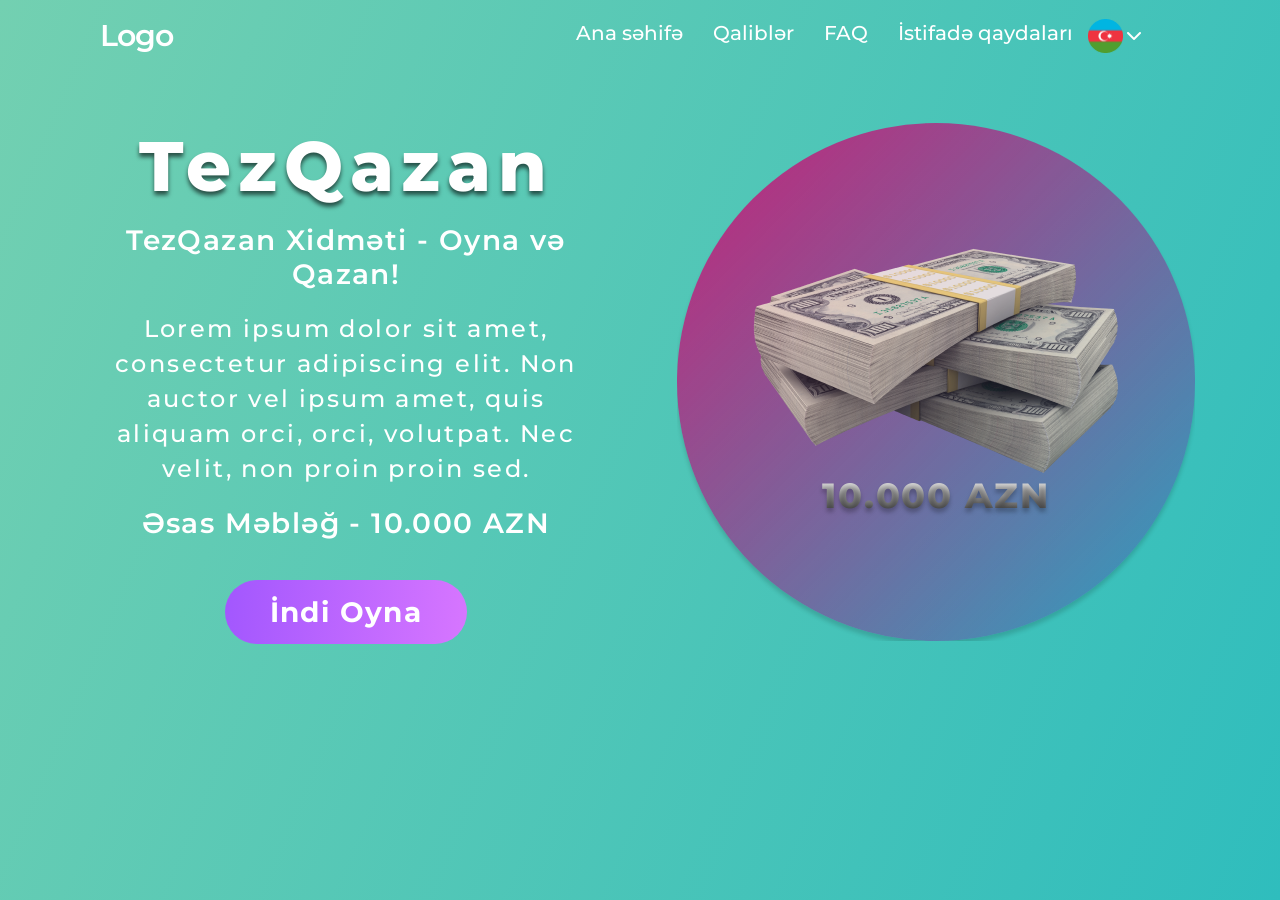
==== index.html @ 3c962244 "new edit" ====
<!DOCTYPE html>
<html lang="en">

<head>
    <meta charset="UTF-8">
    <meta http-equiv="X-UA-Compatible" content="IE=edge">
    <meta name="viewport" content="width=device-width, initial-scale=1.0">
    <link rel="stylesheet" href="https://cdnjs.cloudflare.com/ajax/libs/font-awesome/6.1.1/css/all.min.css" />
    <link rel="stylesheet" href="https://cdn.jsdelivr.net/npm/bootstrap@4.0.0/dist/css/bootstrap.min.css">
    <link rel="stylesheet" href="./css/main.css">
    <title>Tez Qazan</title>
</head>

<body>
    <header id="header">
        <nav>
            <div class="nav-mobil-items">
                <div class="logo"><a href="./index.html">Logo</a></div>
                <div class="menu-icon"><span class="fas fa-bars"></span></div>
                <div class="cancel-icon"><span class="fas fa-times"></span></div>
            </div>
            <div class="menu-content">
                <div class="nav-items">
                    <li><a href="#" class="home">Ana səhifə</a></li>
                    <li><a href="#" class="win">Qaliblər</a></li>
                    <li><a href="#" class="faq">FAQ</a></li>
                    <li><a href="#" class="IstifdeQ">İstifadə qaydaları</a></li>
                    <div class="dropdown">
                        <span class="az"><img src="./img/Ellipse 2.png" alt=""><i class="fa-solid fa-chevron-down dropbtn"></i></span>
                        <div id="myDropdown" class="dropdown-content">
                            <span class="rus"><img src="./img/Varlık 2.png" alt=""></span>
                        </div>
                    </div>
                </div>

            </div>

        </nav>
    </header>

    <section id="header-content">
        <div class="container">
            <div class="header-text">
                <h1>TezQazan</h1>
                <h4>TezQazan Xidməti - Oyna və <br> Qazan!</h4>
                <p>Lorem ipsum dolor sit amet, <br> consectetur adipiscing elit. Non auctor vel ipsum amet, quis <br> aliquam orci, orci, volutpat. Nec <br> velit, non proin proin sed. </p>
                <h4>Əsas Məbləğ - 10.000 AZN</h4>
                <a href="./index-file/qeydiyyat.html" class="header-btn">İndi Oyna</a>
            </div>

            <div id="carouselExampleSlidesOnly" class="carousel slide" data-ride="carousel">
                <div class="carousel-inner">
                    <div class="carousel-item active header-img">
                        <div class="carousel-display">
                            <img class="d-block" src="./img/pngegg (1) 1.png" alt="First slide">
                            <p>10.000 AZN</p>
                        </div>
                    </div>
                    <div class="carousel-item header-img">
                        <div class="carousel-display">
                            <img class="d-block" src="./img/pngegg (2) 1.png" alt="Second slide">
                            <p>SKUTER</p>
                        </div>
                    </div>
                </div>
            </div>
            <section id="qalib-siyahsi">
                <div class="container">

                    <div class="scoll-table">
                        <table class="table-display  table-fixed">
                            <thead>
                                <tr>
                                    <th class="tabel-head" scope="col">№</th>
                                    <th class="tabel-head" scope="col">Tarix</th>
                                    <th class="tabel-head" scope="col">Tam məlumat</th>
                                    <th class="tabel-head" scope="col">Mükafath</th>
                                    <th class="tabel-head" scope="col">
                                        <div class="dropdown">
                                            <button class="btn dropdown-toggle" type="button" id="dropdownMenuButton" data-toggle="dropdown" aria-haspopup="true" aria-expanded="false">
                                            <i class="fa-solid fa-filter"></i>
                                    </button>
                                            <div class="dropdown-menu" aria-labelledby="dropdownMenuButton">
                                                <a class="dropdown-item" href="#">Gün</a>
                                                <a class="dropdown-item" href="#">Həftə</a>
                                                <a class="dropdown-item" href="#">Ay</a>
                                            </div>
                                        </div>
                                    </th>
                                </tr>

                            </thead>
                            <tbody>
                                <tr>
                                    <th scope=" row ">1</th>
                                    <td>21/07/2022</td>
                                    <td>Eyyubov S. +99455****969</td>
                                    <td>1000 AZN</td>
                                </tr>
                                <tr>
                                    <th scope="row ">2</th>
                                    <td>21/07/2022</td>
                                    <td>Eyyubov S. +99455****969</td>
                                    <td>1000 AZN</td>
                                </tr>
                                <tr>
                                    <th scope="row ">3</th>
                                    <td>21/07/2022</td>
                                    <td>Eyyubov S. +99455****969</td>
                                    <td>1000 AZN</td>
                                </tr>
                                <tr>
                                    <th scope="row ">4</th>
                                    <td>21/07/2022</td>
                                    <td>Eyyubov S. +99455****969</td>
                                    <td>1000 AZN</td>
                                </tr>
                                <tr>
                                    <th scope="row ">5</th>
                                    <td>21/07/2022</td>
                                    <td>Eyyubov S. +99455****969</td>
                                    <td>1000 AZN</td>
                                </tr>
                                <tr>
                                    <th scope="row ">6</th>
                                    <td>21/07/2022</td>
                                    <td>Eyyubov S. +99455****969</td>
                                    <td>1000 AZN</td>
                                </tr>
                                <tr>
                                    <th scope="row ">7</th>
                                    <td>21/07/2022</td>
                                    <td>Eyyubov S. +99455****969</td>
                                    <td>1000 AZN</td>
                                </tr>
                                <tr>
                                    <th scope="row ">8</th>
                                    <td>21/07/2022</td>
                                    <td>Eyyubov S. +99455****969</td>
                                    <td>1000 AZN</td>
                                </tr>
                                <tr>
                                    <th scope="row ">9</th>
                                    <td>21/07/2022</td>
                                    <td>Eyyubov S. +99455****969</td>
                                    <td>1000 AZN</td>
                                </tr>
                                <tr>
                                    <th scope="row ">10</th>
                                    <td>21/07/2022</td>
                                    <td>Eyyubov S. +99455****969</td>
                                    <td>1000 AZN</td>
                                </tr>
                                <tr>
                                    <th scope="row ">11</th>
                                    <td>21/07/2022</td>
                                    <td>Eyyubov S. +99455****969</td>
                                    <td>1000 AZN</td>
                                </tr>
                            </tbody>
                        </table>
                    </div>
                </div>
            </section>
            <section id="accordion">

                <div class="container">
                    <ul>
                        <li>
                            <input type="checkbox" checked>
                            <i></i>
                            <h2>“TezQazan” xidməti nədir?</h2>
                            <p>This page was written in HTML and CSS. The CSS was compiled from SASS. I used Normalize as my CSS reset and -prefix-free to save myself some headaches. I haven't quite gotten the hang of Slim for compiling into HTML, but someday
                                I'll use it since its syntax compliments that of SASS. Regardless, this could all be done in plain HTML and CSS.</p>
                        </li>
                        <li>
                            <input type="checkbox" checked>
                            <i></i>
                            <h2>Mükafatlar nələrdir?</h2>
                            <p>Using the sibling and checked selectors, we can determine the styling of sibling elements based on the checked state of the checkbox input element. One use, as demonstrated here, is an entirely CSS and HTML accordion element.
                                Media queries are used to make the element responsive to different screen sizes.</p>
                        </li>
                        <li>
                            <input type="checkbox" checked>
                            <i></i>
                            <h2>Neçə mükafat veriləcək?</h2>
                            <p>By making the open state default for when :checked isn't detected, we can make this system accessable for browsers that don't recognize :checked. The fallback is simply an open accordion. The accordion can be manipulated with
                                Javascript (if needed) by changing the "checked" property of the input element.</p>
                        </li>
                        <li>
                            <input type="checkbox" checked>
                            <i></i>
                            <h2>Qaliblər haqqında məlumatı haradan tapa bilərəm?</h2>
                            <p>By making the open state default for when :checked isn't detected, we can make this system accessable for browsers that don't recognize :checked. The fallback is simply an open accordion. The accordion can be manipulated with
                                Javascript (if needed) by changing the "checked" property of the input element.</p>
                        </li>
                        <li>
                            <input type="checkbox" checked>
                            <i></i>
                            <h2>Uduşlarımı dərhal ala bilərəmmi?</h2>
                            <p>By making the open state default for when :checked isn't detected, we can make this system accessable for browsers that don't recognize :checked. The fallback is simply an open accordion. The accordion can be manipulated with
                                Javascript (if needed) by changing the "checked" property of the input element.</p>
                        </li>
                        <li>
                            <input type="checkbox" checked>
                            <i></i>
                            <h2>Uduşlar köçürülə bilərmi?</h2>
                            <p>By making the open state default for when :checked isn't detected, we can make this system accessable for browsers that don't recognize :checked. The fallback is simply an open accordion. The accordion can be manipulated with
                                Javascript (if needed) by changing the "checked" property of the input element.</p>
                        </li>
                        <li>
                            <input type="checkbox" checked>
                            <i></i>
                            <h2>Uduşlarımı necə və harada ala bilərəm?</h2>
                            <p>By making the open state default for when :checked isn't detected, we can make this system accessable for browsers that don't recognize :checked. The fallback is simply an open accordion. The accordion can be manipulated with
                                Javascript (if needed) by changing the "checked" property of the input element.</p>
                        </li>
                        <li>
                            <input type="checkbox" checked>
                            <i></i>
                            <h2>Qazandıqdan dərhal sonra mükafatı tələb etməliyəmmi?</h2>
                            <p>By making the open state default for when :checked isn't detected, we can make this system accessable for browsers that don't recognize :checked. The fallback is simply an open accordion. The accordion can be manipulated with
                                Javascript (if needed) by changing the "checked" property of the input element.</p>
                        </li>
                        <li>
                            <input type="checkbox" checked>
                            <i></i>
                            <h2>Gündəlik mükafatı kim qazana bilər?</h2>
                            <p>By making the open state default for when :checked isn't detected, we can make this system accessable for browsers that don't recognize :checked. The fallback is simply an open accordion. The accordion can be manipulated with
                                Javascript (if needed) by changing the "checked" property of the input element.</p>
                        </li>
                        <li>
                            <input type="checkbox" checked>
                            <i></i>
                            <h2>Həftəlik mükafatı kim qazana bilər?</h2>
                            <p>By making the open state default for when :checked isn't detected, we can make this system accessable for browsers that don't recognize :checked. The fallback is simply an open accordion. The accordion can be manipulated with
                                Javascript (if needed) by changing the "checked" property of the input element.</p>
                        </li>
                    </ul>
                </div>
            </section>

            <section id="istifadeQaydlari">
                <div class="container">
                    <div class="istfade-text">
                        <h1>İstifadə Qaydaları</h1>
                        <a class="header-btn" href="#">Yüklə</a>
                    </div>
                </div>
            </section>
        </div>
    </section>


    <script src="https://code.jquery.com/jquery-3.2.1.slim.min.js " integrity="sha384-KJ3o2DKtIkvYIK3UENzmM7KCkRr/rE9/Qpg6aAZGJwFDMVNA/GpGFF93hXpG5KkN " crossorigin="anonymous "></script>
    <script src="https://cdn.jsdelivr.net/npm/popper.js@1.12.9/dist/umd/popper.min.js " integrity="sha384-ApNbgh9B+Y1QKtv3Rn7W3mgPxhU9K/ScQsAP7hUibX39j7fakFPskvXusvfa0b4Q " crossorigin="anonymous "></script>
    <script src="https://cdn.jsdelivr.net/npm/bootstrap@4.0.0/dist/js/bootstrap.min.js " integrity="sha384-JZR6Spejh4U02d8jOt6vLEHfe/JQGiRRSQQxSfFWpi1MquVdAyjUar5+76PVCmYl " crossorigin="anonymous "></script>
    <script src="./js/script.js "></script>
</body>

</html>
---- css/main.css ----
@import url("https://fonts.googleapis.com/css2?family=Montserrat:ital,wght@0,100;0,200;0,300;0,400;0,500;0,600;0,700;0,800;0,900;1,100;1,200;1,300;1,400;1,500;1,600;1,700;1,800;1,900&display=swap");
* {
  margin: 0;
  padding: 0;
  box-sizing: border-box;
  font-family: "Montserrat", sans-serif;
  scroll-behavior: smooth;
}

ul {
  list-style: none;
}

li {
  list-style: none;
}

h1,
h2,
h3,
h4,
h5,
h6 {
  margin-bottom: 0;
}

a {
  text-decoration: none !important;
  color: white;
}

p {
  margin-bottom: 0;
}

.header-btn {
  display: inline-block;
  margin-top: 40px;
  background-color: transparent;
  padding: 15px 45px;
  border: 2px solid #FF4242;
  border-radius: 50px;
  font-family: "Montserrat";
  font-style: normal;
  font-weight: 700;
  font-size: 28px;
  line-height: 34px;
  text-align: center;
  letter-spacing: 0.05em;
  color: #FF4242;
  transition: all 0.3s ease-in-out;
}
.header-btn:hover {
  background-color: #FF4242;
  color: #FFFFFF;
}

header {
  width: 100%;
  position: relative;
}

nav {
  width: 100%;
  position: fixed;
  top: 0;
  display: flex;
  flex-wrap: wrap;
  align-items: center;
  justify-content: space-between;
  background-color: transparent;
  height: 70px;
  padding: 0 100px;
  z-index: 99;
}
nav .menu-content {
  display: flex;
  align-items: center;
  gap: 70px;
}
nav .nav-items {
  display: flex;
}
nav .nav-items li {
  padding: 0 15px;
}
nav .nav-items li a {
  font-size: 20px;
  font-weight: 500;
  color: rgb(255, 255, 255);
  transition: color 0.3s ease-in-out;
  position: relative;
}
nav .nav-items li a:hover {
  color: #843ADE;
}
nav .logo a {
  font-size: 30px;
  font-weight: 600;
  letter-spacing: -1px;
  color: rgb(255, 255, 255);
}
nav .menu-icon,
nav .cancel-icon {
  color: rgb(255, 255, 255) !important;
  text-align: center;
  font-size: 18px;
  cursor: pointer;
  display: none;
}
nav .menu-icon span,
nav .cancel-icon {
  display: none;
}
nav .dropdown {
  margin-right: 38px;
}
nav .dropdown i {
  color: #fff;
}
nav .dropdown img {
  width: 35px;
  height: 35px;
}
nav .dropdown .az {
  display: flex;
  align-items: center;
  justify-content: center;
  cursor: pointer;
}
nav .dropdown .az img {
  margin-right: 3px;
}
nav .dropdown .rus {
  cursor: pointer;
}
nav .dropbtn {
  cursor: pointer;
  transition: all 0.35s ease-in-out;
}
nav .dropdown {
  position: relative;
  display: inline-block;
}
nav .dropdown-content {
  display: none;
  position: absolute;
  margin-top: 6px;
}
nav .dropdown a:hover {
  background-color: #ddd;
}
nav .show {
  display: block;
}
nav .dropbtn.active {
  transform: rotate(180deg);
}

body {
  background: linear-gradient(112.87deg, #73D0B1 0%, #2FBDBD 100%);
  background-repeat: no-repeat;
  background-attachment: fixed;
  width: 100%;
  height: 100%;
}

#header-content {
  margin-top: 120px;
  width: 100%;
  display: flex;
  align-items: center;
  justify-content: space-between;
  /*carosel*/
}
#header-content .container {
  width: 100%;
  display: flex;
  align-items: center;
  justify-content: space-between;
}
#header-content .header-text {
  text-align: center;
}
#header-content .header-text .header-btn {
  background: linear-gradient(94.79deg, #A257FE 0%, #D776FF 100%);
  border: none;
  color: #fff;
}
#header-content .header-text .header-btn:hover {
  opacity: 0.7;
}
#header-content .header-text h1 {
  font-weight: 800;
  font-size: 70px;
  line-height: 93px;
  letter-spacing: 0.1em;
  color: #ffffff;
  text-shadow: 0px 4px 4px rgba(0, 0, 0, 0.6);
  padding-bottom: 10px;
}
#header-content .header-text h4 {
  font-family: "Montserrat";
  font-style: normal;
  font-weight: 600;
  font-size: 28px;
  line-height: 34px;
  text-align: center;
  letter-spacing: 0.05em;
  color: #ffffff;
}
#header-content .header-text p {
  font-family: "Montserrat";
  font-style: normal;
  font-weight: 500;
  font-size: 24px;
  line-height: 35px;
  text-align: center;
  letter-spacing: 0.1em;
  color: #ffffff;
  padding: 20px 0;
}
#header-content .header-img {
  width: 518px;
  height: 518px;
  background: linear-gradient(134.4deg, #C22379 0%, rgba(35, 127, 194, 0.5) 98.97%);
  box-shadow: 0px 4.15444px 4.15444px rgba(0, 0, 0, 0.15);
  border-radius: 50%;
}
#header-content #carouselExampleSlidesOnly .carousel-display {
  width: 100%;
  height: 100%;
  display: flex;
  align-items: center;
  justify-content: center;
  flex-direction: column;
}
#header-content #carouselExampleSlidesOnly .carousel-display img {
  max-width: 100%;
}
#header-content #carouselExampleSlidesOnly .carousel-display p {
  font-weight: 800;
  font-size: 35px;
  line-height: 43px;
  text-align: center;
  letter-spacing: 0.05em;
  background: linear-gradient(180deg, #FFFFFF 0%, #333333 100%);
  -webkit-background-clip: text;
  -webkit-text-fill-color: transparent;
  background-clip: text;
  text-shadow: 0px 4px 4px rgba(0, 0, 0, 0.25);
}

/*section Qalib siyahsi*/
#qalib-siyahsi.active {
  display: block;
}

#qalib-siyahsi {
  display: none;
  margin-left: 50px;
  width: 100%;
}
#qalib-siyahsi .q-head-text {
  width: 100%;
  text-align: center;
}
#qalib-siyahsi .q-head-text h1 {
  font-weight: 600;
  font-size: 60px;
  line-height: 73px;
  text-align: center;
  letter-spacing: 0.05em;
  color: #333333;
}
#qalib-siyahsi .q-head-text h3 {
  font-weight: 600;
  font-size: 30px;
  line-height: 37px;
  /* identical to box height */
  text-align: center;
  letter-spacing: 0.05em;
  color: #333333;
}
#qalib-siyahsi .scoll-table {
  width: 100%;
  height: 600px;
  overflow-y: scroll;
}
#qalib-siyahsi table {
  width: 100%;
  background: linear-gradient(180deg, #1CA7AE 5%, rgba(28, 167, 174, 0.121) 100%);
  border-radius: 10px;
  text-align: center;
}
#qalib-siyahsi table thead {
  position: sticky;
  top: 0;
  width: 100%;
}
#qalib-siyahsi table .btn {
  background-color: transparent;
  color: white;
}
#qalib-siyahsi table td,
#qalib-siyahsi table th {
  padding: 13px 5px;
  color: #fff;
}
#qalib-siyahsi table td {
  font-weight: 600;
}
#qalib-siyahsi table .tabel-head {
  background: linear-gradient(90.38deg, #02B1BC 0%, rgb(2, 176, 188) 100%, #02B1BC 100%);
  color: white;
}

/*accordion*/
#accordion.active {
  display: block;
}

#accordion {
  display: none;
  width: 100%;
  margin-left: 50px;
}
#accordion .transition,
#accordion ul li i:before,
#accordion ul li i:after,
#accordion p {
  transition: all 0.25s ease-in-out;
}
#accordion .flipIn,
#accordion ul li,
#accordion h1 {
  animation: flipdown 0.5s ease both;
}
#accordion .no-select,
#accordion h2 {
  -webkit-tap-highlight-color: rgba(0, 0, 0, 0);
  -webkit-touch-callout: none;
  -webkit-user-select: none;
  -khtml-user-select: none;
  -moz-user-select: none;
  -ms-user-select: none;
  user-select: none;
}
#accordion h1,
#accordion h2 {
  color: #ff6873;
}
#accordion h2 {
  font-weight: 400;
  font-size: 17.5px;
  line-height: 18px;
  letter-spacing: 1px;
  color: #400AB4;
  cursor: pointer;
  display: block;
  margin: 0;
  line-height: 34px;
}
#accordion p {
  color: rgba(48, 69, 92, 0.8);
  font-size: 17px;
  line-height: 26px;
  letter-spacing: 1px;
  position: relative;
  overflow: hidden;
  max-height: 800px;
  opacity: 1;
  transform: translate(0, 0);
  margin-top: 14px;
  z-index: 2;
}
#accordion ul {
  list-style: none;
  perspective: 900;
  padding: 0;
  margin: 0;
}
#accordion ul li {
  position: relative;
  padding: 0;
  margin: 0;
  padding-bottom: 4px;
  padding-top: 18px;
  border-top: 1px dotted #dce7eb;
  margin-top: 15px;
}
#accordion ul li:first-child {
  border-top: none;
}
#accordion ul li:nth-of-type(1) {
  animation-delay: 0.5s;
}
#accordion ul li:nth-of-type(2) {
  animation-delay: 0.75s;
}
#accordion ul li:nth-of-type(3) {
  animation-delay: 1s;
}
#accordion ul li:last-of-type {
  padding-bottom: 0;
}
#accordion ul li i {
  position: absolute;
  transform: translate(-6px, 0);
  margin-top: 16px;
  right: 0;
}
#accordion ul li i:before,
#accordion ul li i:after {
  content: "";
  position: absolute;
  background-color: #c0c0c0;
  width: 3px;
  height: 9px;
}
#accordion ul li i:before {
  transform: translate(-2px, 0) rotate(45deg);
}
#accordion ul li i:after {
  transform: translate(2px, 0) rotate(-45deg);
}
#accordion ul li input[type=checkbox] {
  position: absolute;
  cursor: pointer;
  width: 100%;
  height: 100%;
  z-index: 1;
  opacity: 0;
}
#accordion ul li input[type=checkbox]:checked ~ p {
  margin-top: 0;
  max-height: 0;
  opacity: 0;
  transform: translate(0, 50%);
}
#accordion ul li input[type=checkbox]:checked ~ i:before {
  transform: translate(2px, 0) rotate(45deg);
}
#accordion ul li input[type=checkbox]:checked ~ i:after {
  transform: translate(-2px, 0) rotate(-45deg);
}
@keyframes flipdown {
  0% {
    opacity: 0;
    transform-origin: top center;
    transform: rotateX(-90deg);
  }
  5% {
    opacity: 1;
  }
  80% {
    transform: rotateX(8deg);
  }
  83% {
    transform: rotateX(6deg);
  }
  92% {
    transform: rotateX(-3deg);
  }
  100% {
    transform-origin: top center;
    transform: rotateX(0deg);
  }
}

/*istifade qaydalri*/
#istifadeQaydlari.active {
  display: block;
}

#istifadeQaydlari {
  display: none;
  width: 100%;
  margin-left: 60px;
  padding-bottom: 15px;
}
#istifadeQaydlari .istifadeQaydlari-box {
  padding: 0 25px;
}
#istifadeQaydlari .header-btn {
  background: linear-gradient(180deg, #400AB4 0%, #02B1BC 100%);
  border-radius: 50px;
  margin-top: 25px;
  padding: 10px 45px;
  border: none;
  color: white;
}
#istifadeQaydlari .header-btn:hover {
  opacity: 0.7;
}
#istifadeQaydlari .istfade-text {
  width: 630px;
  height: 484px;
  background: linear-gradient(119.58deg, rgba(129, 57, 185, 0.8) 0%, rgba(35, 127, 194, 0.8) 98.62%);
  border-radius: 10px;
  display: flex;
  align-items: center;
  justify-content: center;
  flex-direction: column;
}
#istifadeQaydlari h1 {
  font-weight: 600;
  font-size: 50px;
  text-align: center;
}

#carouselExampleSlidesOnly.active {
  display: block;
}

#carouselExampleSlidesOnly {
  display: none;
  margin-left: 70px;
}

.form-nav {
  position: static;
}

#main2 {
  width: 100%;
}
#main2 .container {
  display: flex;
  align-items: center;
  justify-content: center;
}
#main2 .card1 {
  width: 814px;
  height: 670px;
  display: flex;
  align-items: center;
  flex-direction: row;
  box-shadow: rgba(0, 0, 0, 0.05) 0px 6px 24px 0px, rgba(0, 0, 0, 0.08) 0px 0px 0px 1px;
  border-radius: 10px;
  gap: 40px;
}
#main2 .card1 .img {
  padding: 10px;
  width: 280px;
  height: 670px;
  background-image: url(../img/formbg.jpg);
  background-position: center;
  background-repeat: no-repeat;
  border-top-left-radius: 10px;
  border-bottom-left-radius: 10px;
}
#main2 .card1 .img .geri-icon {
  background-color: #fff;
  color: #333333;
  padding: 5px 10px;
  border-radius: 50%;
  text-align: center;
}
#main2 .card1 .text {
  padding: 0 20px;
}
#main2 .card1 h1 {
  font-weight: 600;
  font-size: 45.2036px;
  line-height: 55px;
  letter-spacing: 0.05em;
  color: #ffffff;
  margin-bottom: 1rem;
}
#main2 .card1 h2 {
  font-weight: 500;
  font-size: 22.6018px;
  line-height: 28px;
  letter-spacing: 0.05em;
  text-transform: uppercase;
  color: #ffffff;
  margin-bottom: 1rem;
}
#main2 .card1 .btn-c {
  width: 100%;
  display: flex;
  align-items: center;
  justify-content: center;
  margin-top: 5rem;
}
#main2 .card1 .btn {
  border: none;
  padding: 15px 55px;
  border-radius: 50px;
  color: #ffffff;
  transition: all 0.3 ease-in-out;
  font-weight: 700;
  font-size: 11.9768px;
  line-height: 15px;
  text-align: center;
  background: linear-gradient(180deg, #A257FE 0%, #D776FF 100%);
  /* identical to box height */
  letter-spacing: 0.05em;
}
#main2 .card1 .btn:hover {
  opacity: 0.7;
}
#main2 .card1 .form-group label {
  color: #ffffff;
}
#main2 .card1 .form-group small {
  color: #fff;
}
#main2 .card1 .form-group .form-number {
  display: flex;
  align-items: center;
  border-bottom: 1px solid rgb(255, 255, 255);
}
#main2 .card1 .form-group .form-number span {
  color: #fff;
  font-weight: 600;
}
#main2 .card1 .form-group input {
  background-color: transparent;
  border: none;
  outline: none;
  border-radius: 0;
  font-weight: 500;
  color: rgb(255, 255, 255);
}
#main2 .card1 .form-group input:invalid {
  color: rgb(255, 0, 0);
}
#main2 .card1 .form-group input:focus {
  outline: none;
  box-shadow: none;
}

@media (max-width: 1180px) {
  .header-btn {
    font-size: 11.9717px;
    line-height: 15px;
    letter-spacing: 0.05em;
  }

  nav {
    width: 100%;
    padding: 0 10px;
  }
  nav .nav-mobil-items {
    width: 100%;
    display: flex;
    align-items: center;
    justify-content: space-between;
  }
  nav .nav-items {
    position: fixed;
    z-index: 999;
    top: 70px;
    left: -100%;
    width: 100%;
    height: 100vh;
    /* From https://css.glass */
    background: linear-gradient(320deg, #333333 0%, #FF4242 98.97%);
    display: inline-block;
    padding: 75px 50px 0 50px;
    text-align: center;
    transition: left 0.3s ease;
  }
  nav .nav-items.active {
    left: 0%;
  }
  nav .nav-items li {
    line-height: 40px;
    margin: 30px 0;
  }
  nav .nav-items li a {
    font-size: 25px;
    color: white;
  }
  nav .nav-items li a::after {
    background-color: white;
    top: 35px;
  }
  nav .logo {
    text-align: center;
  }
  nav .menu-icon {
    display: block;
    transition: transform 0.3s ease-in-out;
  }
  nav .menu-icon:hover {
    transform: scale(1.5);
  }
  nav .cancel-icon {
    width: 100%;
    justify-content: flex-end;
    transition: transform 0.3s ease-in-out;
  }
  nav .menu-icon span {
    display: block;
  }
  nav .menu-icon span.hide {
    display: none;
  }
  nav .cancel-icon.show {
    display: flex;
  }
  nav .dropdown {
    color: rgb(255, 255, 255);
  }

  #header-content {
    margin-top: 50px;
  }
  #header-content .container {
    width: 100%;
    display: flex;
    align-items: center;
    justify-content: space-between;
    flex-direction: column;
  }
  #header-content .header-img {
    width: 280px;
    height: 280px;
    margin-top: 20px;
  }
  #header-content .header-text {
    text-align: center;
  }
  #header-content .header-text h1 {
    font-size: 41.9986px;
    line-height: 56px;
  }
  #header-content .header-text h4 {
    font-size: 16.7994px;
    line-height: 20px;
    text-align: center;
    letter-spacing: 0.05em;
  }
  #header-content .header-text p {
    font-size: 14.3995px;
    line-height: 21px;
  }
  #header-content #carouselExampleSlidesOnly {
    margin-left: 0;
  }
  #header-content #carouselExampleSlidesOnly .carousel-display img {
    max-width: 60%;
  }

  #qalib-siyahsi {
    margin-left: 0;
    margin-top: 15px;
  }
  #qalib-siyahsi .q-head-text h1 {
    font-size: 30px;
  }
  #qalib-siyahsi .q-head-text h3 {
    font-size: 20px;
  }

  table tr {
    font-size: 10px;
  }

  #accordion {
    margin-left: 0;
    margin-top: 15px;
  }
  #accordion ul li h2 {
    font-size: 16px;
  }
  #accordion .accordion-head-text h1 {
    font-size: 25px;
  }

  #istifadeQaydlari {
    margin-left: 0;
    margin-top: 15px;
  }
  #istifadeQaydlari .istfade-text {
    width: 280px;
    height: 215.11px;
  }
  #istifadeQaydlari h1 {
    font-weight: 600;
    font-size: 25px;
    text-align: center;
  }
}
@media (max-width: 500px) {
  nav .dropdown {
    margin-right: 0;
  }
  nav .menu-icon,
nav .cancel-icon {
    margin: 0 10px;
    font-size: 16px;
  }
  nav .logo a {
    font-size: 20px;
  }
  nav form {
    right: 20px;
  }

  #head .head-container h1 {
    font-size: 35px;
  }

  #main2 .card1 {
    width: 280px;
    height: 620px;
    flex-direction: column;
    padding-bottom: 5px;
  }
  #main2 .card1 .img {
    border-bottom-left-radius: 0;
    border-top-right-radius: 10px;
  }
  #main2 .card1 h1 {
    font-size: 35px;
  }
  #main2 .card1 h2 {
    font-weight: 500;
    font-size: 18;
  }
}
@media (max-width: 500px) and (max-width: 664px) {
  .form-c {
    display: block;
  }
}
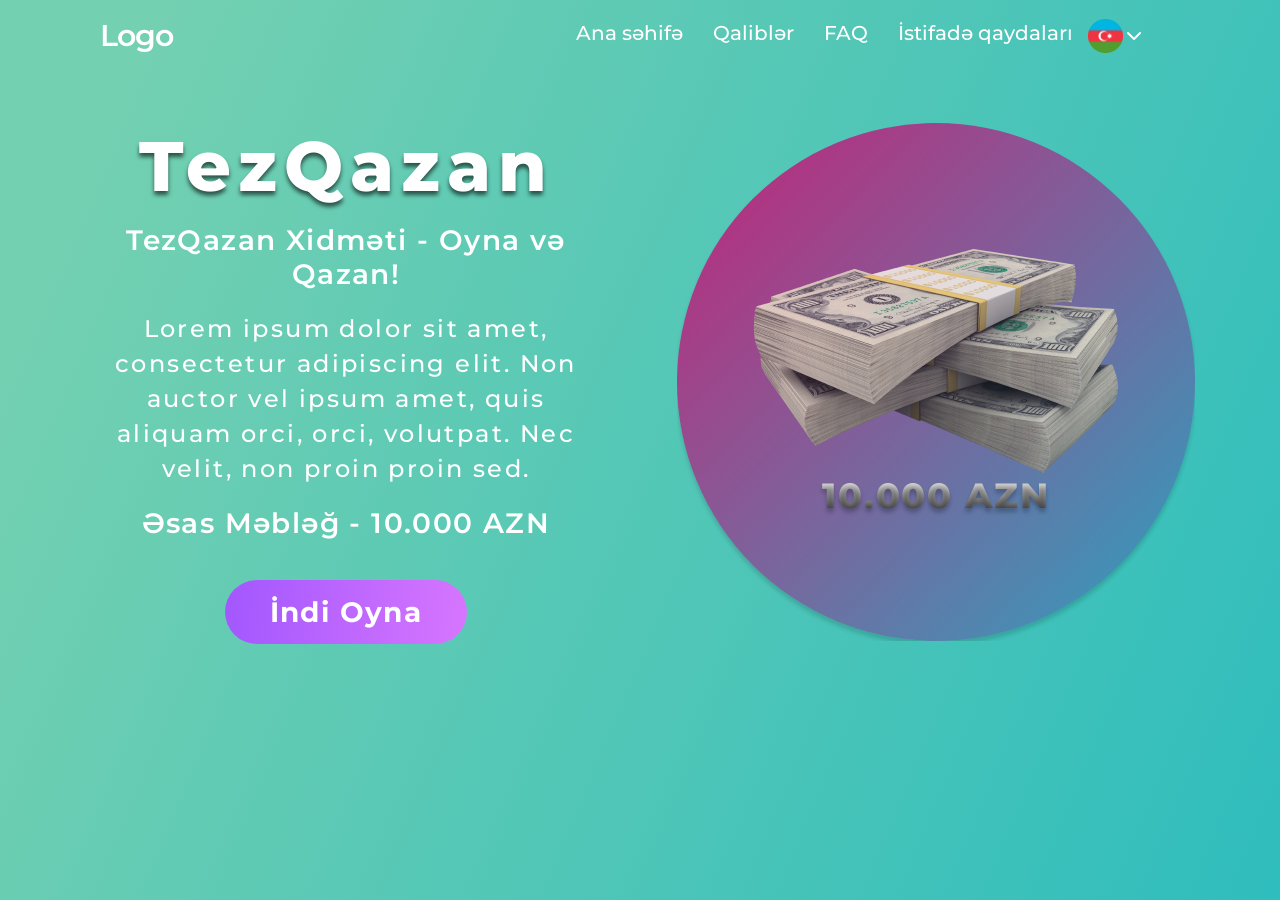
==== commit ccfab653: "NEW  accordion" ====
--- a/index.html
+++ b/index.html
@@ -164,7 +164,7 @@
             </section>
             <section id="accordion">
 
-                <div class="container">
+                <!-- <div class="container">
                     <ul>
                         <li>
                             <input type="checkbox" checked>
@@ -237,6 +237,132 @@
                                 Javascript (if needed) by changing the "checked" property of the input element.</p>
                         </li>
                     </ul>
+                </div> -->
+                <div class="container">
+                    <div class="accordions-wrapper ">
+                        <div class="accordion">
+                            <div class="accordion-header">
+                                <h4>“TezQazan” xidməti nədir?</h4>
+                                <i class="fa-solid fa-chevron-up accordion-icon"></i>
+                            </div>
+
+                            <div class="accordion-body">
+                                <p>
+                                    Lorem ipsum dolor sit amet consectetur adipisicing elit. Eveniet eaque sint distinctio, cupiditate placeat iusto perferendis magnam possimus sapiente! Delectus aspernatur numquam laborum impedit corporis.
+                                </p>
+                            </div>
+                        </div>
+
+                        <div class="accordion">
+                            <div class="accordion-header">
+                                <h4>Mükafatlar nələrdir?</h4>
+                                <i class="fa-solid fa-chevron-up accordion-icon"></i>
+                            </div>
+
+                            <div class="accordion-body">
+                                <p>
+                                    Lorem ipsum dolor sit amet consectetur adipisicing elit. Eveniet eaque sint distinctio, cupiditate placeat iusto perferendis magnam possimus sapiente! Delectus aspernatur numquam laborum impedit corporis.
+                                </p>
+                            </div>
+                        </div>
+
+                        <div class="accordion">
+                            <div class="accordion-header">
+                                <h4>Neçə mükafat veriləcək? </h4>
+                                <i class="fa-solid fa-chevron-up accordion-icon"></i>
+                            </div>
+
+                            <div class="accordion-body">
+                                <p>
+                                    Lorem ipsum dolor sit amet consectetur adipisicing elit. Eveniet eaque sint distinctio, cupiditate placeat iusto perferendis magnam possimus sapiente! Delectus aspernatur numquam laborum impedit corporis.
+                                </p>
+                            </div>
+                        </div>
+                        <div class="accordion">
+                            <div class="accordion-header">
+                                <h4>Neçə mükafat veriləcək? </h4>
+                                <i class="fa-solid fa-chevron-up accordion-icon"></i>
+                            </div>
+
+                            <div class="accordion-body">
+                                <p>
+                                    Lorem ipsum dolor sit amet consectetur adipisicing elit. Eveniet eaque sint distinctio, cupiditate placeat iusto perferendis magnam possimus sapiente! Delectus aspernatur numquam laborum impedit corporis.
+                                </p>
+                            </div>
+                        </div>
+                        <div class="accordion">
+                            <div class="accordion-header">
+                                <h4>Uduşlarımı dərhal ala bilərəmmi?</h4>
+                                <i class="fa-solid fa-chevron-up accordion-icon"></i>
+                            </div>
+
+                            <div class="accordion-body">
+                                <p>
+                                    Lorem ipsum dolor sit amet consectetur adipisicing elit. Eveniet eaque sint distinctio, cupiditate placeat iusto perferendis magnam possimus sapiente! Delectus aspernatur numquam laborum impedit corporis.
+                                </p>
+                            </div>
+                        </div>
+                        <div class="accordion">
+                            <div class="accordion-header">
+                                <h4>Uduşlar köçürülə bilərmi?</h4>
+                                <i class="fa-solid fa-chevron-up accordion-icon"></i>
+                            </div>
+
+                            <div class="accordion-body">
+                                <p>
+                                    Lorem ipsum dolor sit amet consectetur adipisicing elit. Eveniet eaque sint distinctio, cupiditate placeat iusto perferendis magnam possimus sapiente! Delectus aspernatur numquam laborum impedit corporis.
+                                </p>
+                            </div>
+                        </div>
+                        <div class="accordion">
+                            <div class="accordion-header">
+                                <h4>Uduşlarımı necə və harada ala bilərəm?</h4>
+                                <i class="fa-solid fa-chevron-up accordion-icon"></i>
+                            </div>
+
+                            <div class="accordion-body">
+                                <p>
+                                    Lorem ipsum dolor sit amet consectetur adipisicing elit. Eveniet eaque sint distinctio, cupiditate placeat iusto perferendis magnam possimus sapiente! Delectus aspernatur numquam laborum impedit corporis.
+                                </p>
+                            </div>
+                        </div>
+                        <div class="accordion">
+                            <div class="accordion-header">
+                                <h4>Qazandıqdan dərhal sonra mükafatı tələb etməliyəmmi?</h4>
+                                <i class="fa-solid fa-chevron-up accordion-icon"></i>
+                            </div>
+
+                            <div class="accordion-body">
+                                <p>
+                                    Lorem ipsum dolor sit amet consectetur adipisicing elit. Eveniet eaque sint distinctio, cupiditate placeat iusto perferendis magnam possimus sapiente! Delectus aspernatur numquam laborum impedit corporis.
+                                </p>
+                            </div>
+                        </div>
+                        <div class="accordion">
+                            <div class="accordion-header">
+                                <h4>Gündəlik mükafatı kim qazana bilər?</h4>
+                                <i class="fa-solid fa-chevron-up accordion-icon"></i>
+                            </div>
+
+                            <div class="accordion-body">
+                                <p>
+                                    Lorem ipsum dolor sit amet consectetur adipisicing elit. Eveniet eaque sint distinctio, cupiditate placeat iusto perferendis magnam possimus sapiente! Delectus aspernatur numquam laborum impedit corporis.
+                                </p>
+                            </div>
+                        </div>
+                        <div class="accordion">
+                            <div class="accordion-header">
+                                <h4>Həftəlik mükafatı kim qazana bilər?</h4>
+                                <i class="fa-solid fa-chevron-up accordion-icon"></i>
+                            </div>
+
+                            <div class="accordion-body">
+                                <p>
+                                    Lorem ipsum dolor sit amet consectetur adipisicing elit. Eveniet eaque sint distinctio, cupiditate placeat iusto perferendis magnam possimus sapiente! Delectus aspernatur numquam laborum impedit corporis.
+                                </p>
+                            </div>
+                        </div>
+                    </div>
                 </div>
             </section>
 
--- a/css/main.css
+++ b/css/main.css
@@ -60,6 +60,12 @@
   position: relative;
 }
 
+nav.active {
+  background: linear-gradient(112.87deg, #73D0B1 0%, #2FBDBD 100%);
+  background-repeat: no-repeat;
+  background-attachment: fixed;
+}
+
 nav {
   width: 100%;
   position: fixed;
@@ -158,7 +164,7 @@
 }
 
 body {
-  background: linear-gradient(112.87deg, #73D0B1 0%, #2FBDBD 100%);
+  background: linear-gradient(112.87deg, #73D0B1 10%, #2FBDBD 100%);
   background-repeat: no-repeat;
   background-attachment: fixed;
   width: 100%;
@@ -322,150 +328,41 @@
 
 #accordion {
   display: none;
-  width: 100%;
-  margin-left: 50px;
-}
-#accordion .transition,
-#accordion ul li i:before,
-#accordion ul li i:after,
-#accordion p {
-  transition: all 0.25s ease-in-out;
-}
-#accordion .flipIn,
-#accordion ul li,
-#accordion h1 {
-  animation: flipdown 0.5s ease both;
-}
-#accordion .no-select,
-#accordion h2 {
-  -webkit-tap-highlight-color: rgba(0, 0, 0, 0);
-  -webkit-touch-callout: none;
-  -webkit-user-select: none;
-  -khtml-user-select: none;
-  -moz-user-select: none;
-  -ms-user-select: none;
-  user-select: none;
-}
-#accordion h1,
-#accordion h2 {
-  color: #ff6873;
-}
-#accordion h2 {
-  font-weight: 400;
-  font-size: 17.5px;
-  line-height: 18px;
-  letter-spacing: 1px;
+}
+#accordion .accordion-header {
+  cursor: pointer;
+  color: black;
+  display: flex;
+  justify-content: space-between;
+  align-items: center;
+  padding: 1rem 1.5rem;
+  transition: all 0.4s ease-in-out;
+  position: relative;
+}
+#accordion .accordion-header h4 {
+  font-size: 1rem;
+  font-weight: 600;
   color: #400AB4;
-  cursor: pointer;
-  display: block;
-  margin: 0;
-  line-height: 34px;
-}
-#accordion p {
-  color: rgba(48, 69, 92, 0.8);
-  font-size: 17px;
-  line-height: 26px;
-  letter-spacing: 1px;
-  position: relative;
+}
+#accordion .accordion-body {
+  transition: all 0.35s ease-in-out;
+  max-height: 0;
   overflow: hidden;
-  max-height: 800px;
-  opacity: 1;
-  transform: translate(0, 0);
-  margin-top: 14px;
-  z-index: 2;
-}
-#accordion ul {
-  list-style: none;
-  perspective: 900;
-  padding: 0;
-  margin: 0;
-}
-#accordion ul li {
-  position: relative;
-  padding: 0;
-  margin: 0;
-  padding-bottom: 4px;
-  padding-top: 18px;
-  border-top: 1px dotted #dce7eb;
-  margin-top: 15px;
-}
-#accordion ul li:first-child {
-  border-top: none;
-}
-#accordion ul li:nth-of-type(1) {
-  animation-delay: 0.5s;
-}
-#accordion ul li:nth-of-type(2) {
-  animation-delay: 0.75s;
-}
-#accordion ul li:nth-of-type(3) {
-  animation-delay: 1s;
-}
-#accordion ul li:last-of-type {
-  padding-bottom: 0;
-}
-#accordion ul li i {
-  position: absolute;
-  transform: translate(-6px, 0);
-  margin-top: 16px;
-  right: 0;
-}
-#accordion ul li i:before,
-#accordion ul li i:after {
-  content: "";
-  position: absolute;
-  background-color: #c0c0c0;
-  width: 3px;
-  height: 9px;
-}
-#accordion ul li i:before {
-  transform: translate(-2px, 0) rotate(45deg);
-}
-#accordion ul li i:after {
-  transform: translate(2px, 0) rotate(-45deg);
-}
-#accordion ul li input[type=checkbox] {
-  position: absolute;
-  cursor: pointer;
-  width: 100%;
-  height: 100%;
-  z-index: 1;
-  opacity: 0;
-}
-#accordion ul li input[type=checkbox]:checked ~ p {
-  margin-top: 0;
-  max-height: 0;
-  opacity: 0;
-  transform: translate(0, 50%);
-}
-#accordion ul li input[type=checkbox]:checked ~ i:before {
-  transform: translate(2px, 0) rotate(45deg);
-}
-#accordion ul li input[type=checkbox]:checked ~ i:after {
-  transform: translate(-2px, 0) rotate(-45deg);
-}
-@keyframes flipdown {
-  0% {
-    opacity: 0;
-    transform-origin: top center;
-    transform: rotateX(-90deg);
-  }
-  5% {
-    opacity: 1;
-  }
-  80% {
-    transform: rotateX(8deg);
-  }
-  83% {
-    transform: rotateX(6deg);
-  }
-  92% {
-    transform: rotateX(-3deg);
-  }
-  100% {
-    transform-origin: top center;
-    transform: rotateX(0deg);
-  }
+  background-color: #fff;
+}
+#accordion .accordion-body p {
+  padding: 1rem 1.5rem;
+  line-height: 1.8;
+}
+#accordion .accordion + .accordion {
+  margin-top: 1rem;
+}
+#accordion .accordion-icon {
+  transition: transform 0.4s ease-in-out;
+  color: #ffffff;
+}
+#accordion .accordion.active .accordion-icon {
+  transform: rotate(-180deg);
 }
 
 /*istifade qaydalri*/
@@ -707,7 +604,7 @@
   }
 
   #header-content {
-    margin-top: 50px;
+    margin-top: 80px;
   }
   #header-content .container {
     width: 100%;
@@ -762,7 +659,6 @@
 
   #accordion {
     margin-left: 0;
-    margin-top: 15px;
   }
   #accordion ul li h2 {
     font-size: 16px;
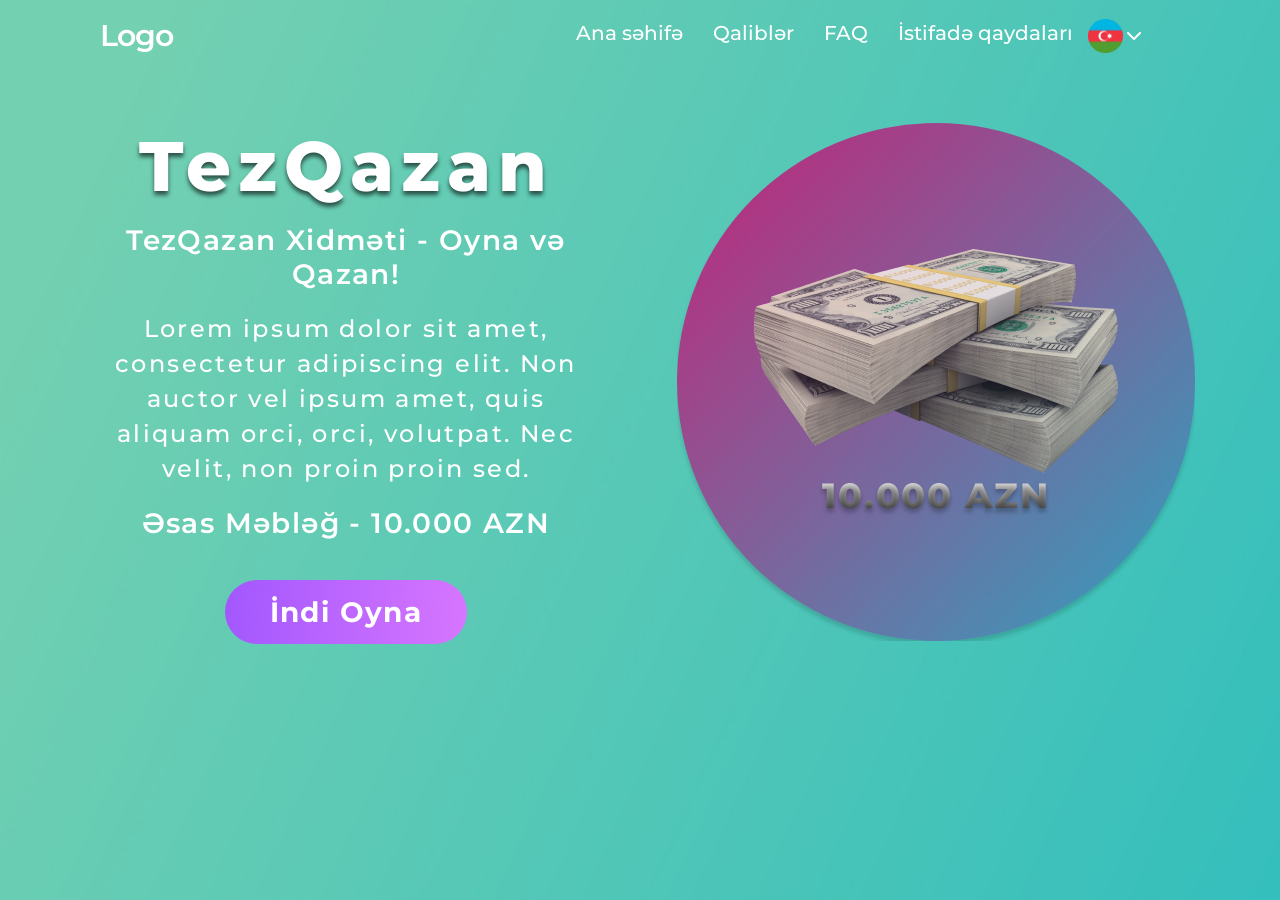
==== commit 286e33d2: "edit" ====
--- a/index.html
+++ b/index.html
@@ -37,134 +37,134 @@
 
         </nav>
     </header>
-
-    <section id="header-content">
-        <div class="container">
-            <div class="header-text">
-                <h1>TezQazan</h1>
-                <h4>TezQazan Xidməti - Oyna və <br> Qazan!</h4>
-                <p>Lorem ipsum dolor sit amet, <br> consectetur adipiscing elit. Non auctor vel ipsum amet, quis <br> aliquam orci, orci, volutpat. Nec <br> velit, non proin proin sed. </p>
-                <h4>Əsas Məbləğ - 10.000 AZN</h4>
-                <a href="./index-file/qeydiyyat.html" class="header-btn">İndi Oyna</a>
-            </div>
-
-            <div id="carouselExampleSlidesOnly" class="carousel slide" data-ride="carousel">
-                <div class="carousel-inner">
-                    <div class="carousel-item active header-img">
-                        <div class="carousel-display">
-                            <img class="d-block" src="./img/pngegg (1) 1.png" alt="First slide">
-                            <p>10.000 AZN</p>
-                        </div>
-                    </div>
-                    <div class="carousel-item header-img">
-                        <div class="carousel-display">
-                            <img class="d-block" src="./img/pngegg (2) 1.png" alt="Second slide">
-                            <p>SKUTER</p>
-                        </div>
-                    </div>
+    <main>
+        <section id="header-content">
+            <div class="container">
+                <div class="header-text">
+                    <h1>TezQazan</h1>
+                    <h4>TezQazan Xidməti - Oyna və <br> Qazan!</h4>
+                    <p>Lorem ipsum dolor sit amet, <br> consectetur adipiscing elit. Non auctor vel ipsum amet, quis <br> aliquam orci, orci, volutpat. Nec <br> velit, non proin proin sed. </p>
+                    <h4>Əsas Məbləğ - 10.000 AZN</h4>
+                    <a href="./index-file/qeydiyyat.html" class="header-btn">İndi Oyna</a>
                 </div>
-            </div>
-            <section id="qalib-siyahsi">
-                <div class="container">
-
-                    <div class="scoll-table">
-                        <table class="table-display  table-fixed">
-                            <thead>
-                                <tr>
-                                    <th class="tabel-head" scope="col">№</th>
-                                    <th class="tabel-head" scope="col">Tarix</th>
-                                    <th class="tabel-head" scope="col">Tam məlumat</th>
-                                    <th class="tabel-head" scope="col">Mükafath</th>
-                                    <th class="tabel-head" scope="col">
-                                        <div class="dropdown">
-                                            <button class="btn dropdown-toggle" type="button" id="dropdownMenuButton" data-toggle="dropdown" aria-haspopup="true" aria-expanded="false">
+
+                <div id="carouselExampleSlidesOnly" class="carousel slide" data-ride="carousel">
+                    <div class="carousel-inner">
+                        <div class="carousel-item active header-img">
+                            <div class="carousel-display">
+                                <img class="d-block" src="./img/pngegg (1) 1.png" alt="First slide">
+                                <p>10.000 AZN</p>
+                            </div>
+                        </div>
+                        <div class="carousel-item header-img">
+                            <div class="carousel-display">
+                                <img class="d-block" src="./img/pngegg (2) 1.png" alt="Second slide">
+                                <p>SKUTER</p>
+                            </div>
+                        </div>
+                    </div>
+                </div>
+                <section id="qalib-siyahsi">
+                    <div class="container">
+
+                        <div class="scoll-table">
+                            <table class="table-display  table-fixed">
+                                <thead>
+                                    <tr>
+                                        <th class="tabel-head" scope="col">№</th>
+                                        <th class="tabel-head" scope="col">Tarix</th>
+                                        <th class="tabel-head" scope="col">Tam məlumat</th>
+                                        <th class="tabel-head" scope="col">Mükafath</th>
+                                        <th class="tabel-head" scope="col">
+                                            <div class="dropdown">
+                                                <button class="btn dropdown-toggle" type="button" id="dropdownMenuButton" data-toggle="dropdown" aria-haspopup="true" aria-expanded="false">
                                             <i class="fa-solid fa-filter"></i>
                                     </button>
-                                            <div class="dropdown-menu" aria-labelledby="dropdownMenuButton">
-                                                <a class="dropdown-item" href="#">Gün</a>
-                                                <a class="dropdown-item" href="#">Həftə</a>
-                                                <a class="dropdown-item" href="#">Ay</a>
+                                                <div class="dropdown-menu" aria-labelledby="dropdownMenuButton">
+                                                    <a class="dropdown-item" href="#">Gün</a>
+                                                    <a class="dropdown-item" href="#">Həftə</a>
+                                                    <a class="dropdown-item" href="#">Ay</a>
+                                                </div>
                                             </div>
-                                        </div>
-                                    </th>
-                                </tr>
-
-                            </thead>
-                            <tbody>
-                                <tr>
-                                    <th scope=" row ">1</th>
-                                    <td>21/07/2022</td>
-                                    <td>Eyyubov S. +99455****969</td>
-                                    <td>1000 AZN</td>
-                                </tr>
-                                <tr>
-                                    <th scope="row ">2</th>
-                                    <td>21/07/2022</td>
-                                    <td>Eyyubov S. +99455****969</td>
-                                    <td>1000 AZN</td>
-                                </tr>
-                                <tr>
-                                    <th scope="row ">3</th>
-                                    <td>21/07/2022</td>
-                                    <td>Eyyubov S. +99455****969</td>
-                                    <td>1000 AZN</td>
-                                </tr>
-                                <tr>
-                                    <th scope="row ">4</th>
-                                    <td>21/07/2022</td>
-                                    <td>Eyyubov S. +99455****969</td>
-                                    <td>1000 AZN</td>
-                                </tr>
-                                <tr>
-                                    <th scope="row ">5</th>
-                                    <td>21/07/2022</td>
-                                    <td>Eyyubov S. +99455****969</td>
-                                    <td>1000 AZN</td>
-                                </tr>
-                                <tr>
-                                    <th scope="row ">6</th>
-                                    <td>21/07/2022</td>
-                                    <td>Eyyubov S. +99455****969</td>
-                                    <td>1000 AZN</td>
-                                </tr>
-                                <tr>
-                                    <th scope="row ">7</th>
-                                    <td>21/07/2022</td>
-                                    <td>Eyyubov S. +99455****969</td>
-                                    <td>1000 AZN</td>
-                                </tr>
-                                <tr>
-                                    <th scope="row ">8</th>
-                                    <td>21/07/2022</td>
-                                    <td>Eyyubov S. +99455****969</td>
-                                    <td>1000 AZN</td>
-                                </tr>
-                                <tr>
-                                    <th scope="row ">9</th>
-                                    <td>21/07/2022</td>
-                                    <td>Eyyubov S. +99455****969</td>
-                                    <td>1000 AZN</td>
-                                </tr>
-                                <tr>
-                                    <th scope="row ">10</th>
-                                    <td>21/07/2022</td>
-                                    <td>Eyyubov S. +99455****969</td>
-                                    <td>1000 AZN</td>
-                                </tr>
-                                <tr>
-                                    <th scope="row ">11</th>
-                                    <td>21/07/2022</td>
-                                    <td>Eyyubov S. +99455****969</td>
-                                    <td>1000 AZN</td>
-                                </tr>
-                            </tbody>
-                        </table>
-                    </div>
-                </div>
-            </section>
-            <section id="accordion">
-
-                <!-- <div class="container">
+                                        </th>
+                                    </tr>
+
+                                </thead>
+                                <tbody>
+                                    <tr>
+                                        <th scope=" row ">1</th>
+                                        <td>21/07/2022</td>
+                                        <td>Eyyubov S. +99455****969</td>
+                                        <td>1000 AZN</td>
+                                    </tr>
+                                    <tr>
+                                        <th scope="row ">2</th>
+                                        <td>21/07/2022</td>
+                                        <td>Eyyubov S. +99455****969</td>
+                                        <td>1000 AZN</td>
+                                    </tr>
+                                    <tr>
+                                        <th scope="row ">3</th>
+                                        <td>21/07/2022</td>
+                                        <td>Eyyubov S. +99455****969</td>
+                                        <td>1000 AZN</td>
+                                    </tr>
+                                    <tr>
+                                        <th scope="row ">4</th>
+                                        <td>21/07/2022</td>
+                                        <td>Eyyubov S. +99455****969</td>
+                                        <td>1000 AZN</td>
+                                    </tr>
+                                    <tr>
+                                        <th scope="row ">5</th>
+                                        <td>21/07/2022</td>
+                                        <td>Eyyubov S. +99455****969</td>
+                                        <td>1000 AZN</td>
+                                    </tr>
+                                    <tr>
+                                        <th scope="row ">6</th>
+                                        <td>21/07/2022</td>
+                                        <td>Eyyubov S. +99455****969</td>
+                                        <td>1000 AZN</td>
+                                    </tr>
+                                    <tr>
+                                        <th scope="row ">7</th>
+                                        <td>21/07/2022</td>
+                                        <td>Eyyubov S. +99455****969</td>
+                                        <td>1000 AZN</td>
+                                    </tr>
+                                    <tr>
+                                        <th scope="row ">8</th>
+                                        <td>21/07/2022</td>
+                                        <td>Eyyubov S. +99455****969</td>
+                                        <td>1000 AZN</td>
+                                    </tr>
+                                    <tr>
+                                        <th scope="row ">9</th>
+                                        <td>21/07/2022</td>
+                                        <td>Eyyubov S. +99455****969</td>
+                                        <td>1000 AZN</td>
+                                    </tr>
+                                    <tr>
+                                        <th scope="row ">10</th>
+                                        <td>21/07/2022</td>
+                                        <td>Eyyubov S. +99455****969</td>
+                                        <td>1000 AZN</td>
+                                    </tr>
+                                    <tr>
+                                        <th scope="row ">11</th>
+                                        <td>21/07/2022</td>
+                                        <td>Eyyubov S. +99455****969</td>
+                                        <td>1000 AZN</td>
+                                    </tr>
+                                </tbody>
+                            </table>
+                        </div>
+                    </div>
+                </section>
+                <section id="accordion">
+
+                    <!-- <div class="container">
                     <ul>
                         <li>
                             <input type="checkbox" checked>
@@ -238,145 +238,145 @@
                         </li>
                     </ul>
                 </div> -->
-                <div class="container">
-                    <div class="accordions-wrapper ">
-                        <div class="accordion">
-                            <div class="accordion-header">
-                                <h4>“TezQazan” xidməti nədir?</h4>
-                                <i class="fa-solid fa-chevron-up accordion-icon"></i>
-                            </div>
-
-                            <div class="accordion-body">
-                                <p>
-                                    Lorem ipsum dolor sit amet consectetur adipisicing elit. Eveniet eaque sint distinctio, cupiditate placeat iusto perferendis magnam possimus sapiente! Delectus aspernatur numquam laborum impedit corporis.
-                                </p>
-                            </div>
-                        </div>
-
-                        <div class="accordion">
-                            <div class="accordion-header">
-                                <h4>Mükafatlar nələrdir?</h4>
-                                <i class="fa-solid fa-chevron-up accordion-icon"></i>
-                            </div>
-
-                            <div class="accordion-body">
-                                <p>
-                                    Lorem ipsum dolor sit amet consectetur adipisicing elit. Eveniet eaque sint distinctio, cupiditate placeat iusto perferendis magnam possimus sapiente! Delectus aspernatur numquam laborum impedit corporis.
-                                </p>
-                            </div>
-                        </div>
-
-                        <div class="accordion">
-                            <div class="accordion-header">
-                                <h4>Neçə mükafat veriləcək? </h4>
-                                <i class="fa-solid fa-chevron-up accordion-icon"></i>
-                            </div>
-
-                            <div class="accordion-body">
-                                <p>
-                                    Lorem ipsum dolor sit amet consectetur adipisicing elit. Eveniet eaque sint distinctio, cupiditate placeat iusto perferendis magnam possimus sapiente! Delectus aspernatur numquam laborum impedit corporis.
-                                </p>
-                            </div>
-                        </div>
-                        <div class="accordion">
-                            <div class="accordion-header">
-                                <h4>Neçə mükafat veriləcək? </h4>
-                                <i class="fa-solid fa-chevron-up accordion-icon"></i>
-                            </div>
-
-                            <div class="accordion-body">
-                                <p>
-                                    Lorem ipsum dolor sit amet consectetur adipisicing elit. Eveniet eaque sint distinctio, cupiditate placeat iusto perferendis magnam possimus sapiente! Delectus aspernatur numquam laborum impedit corporis.
-                                </p>
-                            </div>
-                        </div>
-                        <div class="accordion">
-                            <div class="accordion-header">
-                                <h4>Uduşlarımı dərhal ala bilərəmmi?</h4>
-                                <i class="fa-solid fa-chevron-up accordion-icon"></i>
-                            </div>
-
-                            <div class="accordion-body">
-                                <p>
-                                    Lorem ipsum dolor sit amet consectetur adipisicing elit. Eveniet eaque sint distinctio, cupiditate placeat iusto perferendis magnam possimus sapiente! Delectus aspernatur numquam laborum impedit corporis.
-                                </p>
-                            </div>
-                        </div>
-                        <div class="accordion">
-                            <div class="accordion-header">
-                                <h4>Uduşlar köçürülə bilərmi?</h4>
-                                <i class="fa-solid fa-chevron-up accordion-icon"></i>
-                            </div>
-
-                            <div class="accordion-body">
-                                <p>
-                                    Lorem ipsum dolor sit amet consectetur adipisicing elit. Eveniet eaque sint distinctio, cupiditate placeat iusto perferendis magnam possimus sapiente! Delectus aspernatur numquam laborum impedit corporis.
-                                </p>
-                            </div>
-                        </div>
-                        <div class="accordion">
-                            <div class="accordion-header">
-                                <h4>Uduşlarımı necə və harada ala bilərəm?</h4>
-                                <i class="fa-solid fa-chevron-up accordion-icon"></i>
-                            </div>
-
-                            <div class="accordion-body">
-                                <p>
-                                    Lorem ipsum dolor sit amet consectetur adipisicing elit. Eveniet eaque sint distinctio, cupiditate placeat iusto perferendis magnam possimus sapiente! Delectus aspernatur numquam laborum impedit corporis.
-                                </p>
-                            </div>
-                        </div>
-                        <div class="accordion">
-                            <div class="accordion-header">
-                                <h4>Qazandıqdan dərhal sonra mükafatı tələb etməliyəmmi?</h4>
-                                <i class="fa-solid fa-chevron-up accordion-icon"></i>
-                            </div>
-
-                            <div class="accordion-body">
-                                <p>
-                                    Lorem ipsum dolor sit amet consectetur adipisicing elit. Eveniet eaque sint distinctio, cupiditate placeat iusto perferendis magnam possimus sapiente! Delectus aspernatur numquam laborum impedit corporis.
-                                </p>
-                            </div>
-                        </div>
-                        <div class="accordion">
-                            <div class="accordion-header">
-                                <h4>Gündəlik mükafatı kim qazana bilər?</h4>
-                                <i class="fa-solid fa-chevron-up accordion-icon"></i>
-                            </div>
-
-                            <div class="accordion-body">
-                                <p>
-                                    Lorem ipsum dolor sit amet consectetur adipisicing elit. Eveniet eaque sint distinctio, cupiditate placeat iusto perferendis magnam possimus sapiente! Delectus aspernatur numquam laborum impedit corporis.
-                                </p>
-                            </div>
-                        </div>
-                        <div class="accordion">
-                            <div class="accordion-header">
-                                <h4>Həftəlik mükafatı kim qazana bilər?</h4>
-                                <i class="fa-solid fa-chevron-up accordion-icon"></i>
-                            </div>
-
-                            <div class="accordion-body">
-                                <p>
-                                    Lorem ipsum dolor sit amet consectetur adipisicing elit. Eveniet eaque sint distinctio, cupiditate placeat iusto perferendis magnam possimus sapiente! Delectus aspernatur numquam laborum impedit corporis.
-                                </p>
-                            </div>
-                        </div>
-                    </div>
-                </div>
-            </section>
-
-            <section id="istifadeQaydlari">
-                <div class="container">
-                    <div class="istfade-text">
-                        <h1>İstifadə Qaydaları</h1>
-                        <a class="header-btn" href="#">Yüklə</a>
-                    </div>
-                </div>
-            </section>
-        </div>
-    </section>
-
+                    <div class="container">
+                        <div class="accordions-wrapper ">
+                            <div class="accordion">
+                                <div class="accordion-header">
+                                    <h4>“TezQazan” xidməti nədir?</h4>
+                                    <i class="fa-solid fa-chevron-up accordion-icon"></i>
+                                </div>
+
+                                <div class="accordion-body">
+                                    <p>
+                                        Lorem ipsum dolor sit amet consectetur adipisicing elit. Eveniet eaque sint distinctio, cupiditate placeat iusto perferendis magnam possimus sapiente! Delectus aspernatur numquam laborum impedit corporis.
+                                    </p>
+                                </div>
+                            </div>
+
+                            <div class="accordion">
+                                <div class="accordion-header">
+                                    <h4>Mükafatlar nələrdir?</h4>
+                                    <i class="fa-solid fa-chevron-up accordion-icon"></i>
+                                </div>
+
+                                <div class="accordion-body">
+                                    <p>
+                                        Lorem ipsum dolor sit amet consectetur adipisicing elit. Eveniet eaque sint distinctio, cupiditate placeat iusto perferendis magnam possimus sapiente! Delectus aspernatur numquam laborum impedit corporis.
+                                    </p>
+                                </div>
+                            </div>
+
+                            <div class="accordion">
+                                <div class="accordion-header">
+                                    <h4>Neçə mükafat veriləcək? </h4>
+                                    <i class="fa-solid fa-chevron-up accordion-icon"></i>
+                                </div>
+
+                                <div class="accordion-body">
+                                    <p>
+                                        Lorem ipsum dolor sit amet consectetur adipisicing elit. Eveniet eaque sint distinctio, cupiditate placeat iusto perferendis magnam possimus sapiente! Delectus aspernatur numquam laborum impedit corporis.
+                                    </p>
+                                </div>
+                            </div>
+                            <div class="accordion">
+                                <div class="accordion-header">
+                                    <h4>Neçə mükafat veriləcək? </h4>
+                                    <i class="fa-solid fa-chevron-up accordion-icon"></i>
+                                </div>
+
+                                <div class="accordion-body">
+                                    <p>
+                                        Lorem ipsum dolor sit amet consectetur adipisicing elit. Eveniet eaque sint distinctio, cupiditate placeat iusto perferendis magnam possimus sapiente! Delectus aspernatur numquam laborum impedit corporis.
+                                    </p>
+                                </div>
+                            </div>
+                            <div class="accordion">
+                                <div class="accordion-header">
+                                    <h4>Uduşlarımı dərhal ala bilərəmmi?</h4>
+                                    <i class="fa-solid fa-chevron-up accordion-icon"></i>
+                                </div>
+
+                                <div class="accordion-body">
+                                    <p>
+                                        Lorem ipsum dolor sit amet consectetur adipisicing elit. Eveniet eaque sint distinctio, cupiditate placeat iusto perferendis magnam possimus sapiente! Delectus aspernatur numquam laborum impedit corporis.
+                                    </p>
+                                </div>
+                            </div>
+                            <div class="accordion">
+                                <div class="accordion-header">
+                                    <h4>Uduşlar köçürülə bilərmi?</h4>
+                                    <i class="fa-solid fa-chevron-up accordion-icon"></i>
+                                </div>
+
+                                <div class="accordion-body">
+                                    <p>
+                                        Lorem ipsum dolor sit amet consectetur adipisicing elit. Eveniet eaque sint distinctio, cupiditate placeat iusto perferendis magnam possimus sapiente! Delectus aspernatur numquam laborum impedit corporis.
+                                    </p>
+                                </div>
+                            </div>
+                            <div class="accordion">
+                                <div class="accordion-header">
+                                    <h4>Uduşlarımı necə və harada ala bilərəm?</h4>
+                                    <i class="fa-solid fa-chevron-up accordion-icon"></i>
+                                </div>
+
+                                <div class="accordion-body">
+                                    <p>
+                                        Lorem ipsum dolor sit amet consectetur adipisicing elit. Eveniet eaque sint distinctio, cupiditate placeat iusto perferendis magnam possimus sapiente! Delectus aspernatur numquam laborum impedit corporis.
+                                    </p>
+                                </div>
+                            </div>
+                            <div class="accordion">
+                                <div class="accordion-header">
+                                    <h4>Qazandıqdan dərhal sonra mükafatı tələb etməliyəmmi?</h4>
+                                    <i class="fa-solid fa-chevron-up accordion-icon"></i>
+                                </div>
+
+                                <div class="accordion-body">
+                                    <p>
+                                        Lorem ipsum dolor sit amet consectetur adipisicing elit. Eveniet eaque sint distinctio, cupiditate placeat iusto perferendis magnam possimus sapiente! Delectus aspernatur numquam laborum impedit corporis.
+                                    </p>
+                                </div>
+                            </div>
+                            <div class="accordion">
+                                <div class="accordion-header">
+                                    <h4>Gündəlik mükafatı kim qazana bilər?</h4>
+                                    <i class="fa-solid fa-chevron-up accordion-icon"></i>
+                                </div>
+
+                                <div class="accordion-body">
+                                    <p>
+                                        Lorem ipsum dolor sit amet consectetur adipisicing elit. Eveniet eaque sint distinctio, cupiditate placeat iusto perferendis magnam possimus sapiente! Delectus aspernatur numquam laborum impedit corporis.
+                                    </p>
+                                </div>
+                            </div>
+                            <div class="accordion">
+                                <div class="accordion-header">
+                                    <h4>Həftəlik mükafatı kim qazana bilər?</h4>
+                                    <i class="fa-solid fa-chevron-up accordion-icon"></i>
+                                </div>
+
+                                <div class="accordion-body">
+                                    <p>
+                                        Lorem ipsum dolor sit amet consectetur adipisicing elit. Eveniet eaque sint distinctio, cupiditate placeat iusto perferendis magnam possimus sapiente! Delectus aspernatur numquam laborum impedit corporis.
+                                    </p>
+                                </div>
+                            </div>
+                        </div>
+                    </div>
+                </section>
+
+                <section id="istifadeQaydlari">
+                    <div class="container">
+                        <div class="istfade-text">
+                            <h1>İstifadə Qaydaları</h1>
+                            <a class="header-btn" href="#">Yüklə</a>
+                        </div>
+                    </div>
+                </section>
+            </div>
+        </section>
+    </main>
 
     <script src="https://code.jquery.com/jquery-3.2.1.slim.min.js " integrity="sha384-KJ3o2DKtIkvYIK3UENzmM7KCkRr/rE9/Qpg6aAZGJwFDMVNA/GpGFF93hXpG5KkN " crossorigin="anonymous "></script>
     <script src="https://cdn.jsdelivr.net/npm/popper.js@1.12.9/dist/umd/popper.min.js " integrity="sha384-ApNbgh9B+Y1QKtv3Rn7W3mgPxhU9K/ScQsAP7hUibX39j7fakFPskvXusvfa0b4Q " crossorigin="anonymous "></script>
--- a/css/main.css
+++ b/css/main.css
@@ -164,9 +164,13 @@
 }
 
 body {
-  background: linear-gradient(112.87deg, #73D0B1 10%, #2FBDBD 100%);
+  background-image: url(../img/BG.jpg);
+  background-position: center;
   background-repeat: no-repeat;
+  background-size: cover;
   background-attachment: fixed;
+  margin-bottom: 0;
+  padding-bottom: 0;
   width: 100%;
   height: 100%;
 }
@@ -177,6 +181,7 @@
   display: flex;
   align-items: center;
   justify-content: space-between;
+  padding-bottom: 10px;
   /*carosel*/
 }
 #header-content .container {
@@ -328,6 +333,7 @@
 
 #accordion {
   display: none;
+  padding-bottom: 10px;
 }
 #accordion .accordion-header {
   cursor: pointer;
@@ -337,7 +343,6 @@
   align-items: center;
   padding: 1rem 1.5rem;
   transition: all 0.4s ease-in-out;
-  position: relative;
 }
 #accordion .accordion-header h4 {
   font-size: 1rem;
@@ -554,7 +559,7 @@
     width: 100%;
     height: 100vh;
     /* From https://css.glass */
-    background: linear-gradient(320deg, #333333 0%, #FF4242 98.97%);
+    background: linear-gradient(112.87deg, #73D0B1 0%, #2FBDBD 100%);
     display: inline-block;
     padding: 75px 50px 0 50px;
     text-align: center;
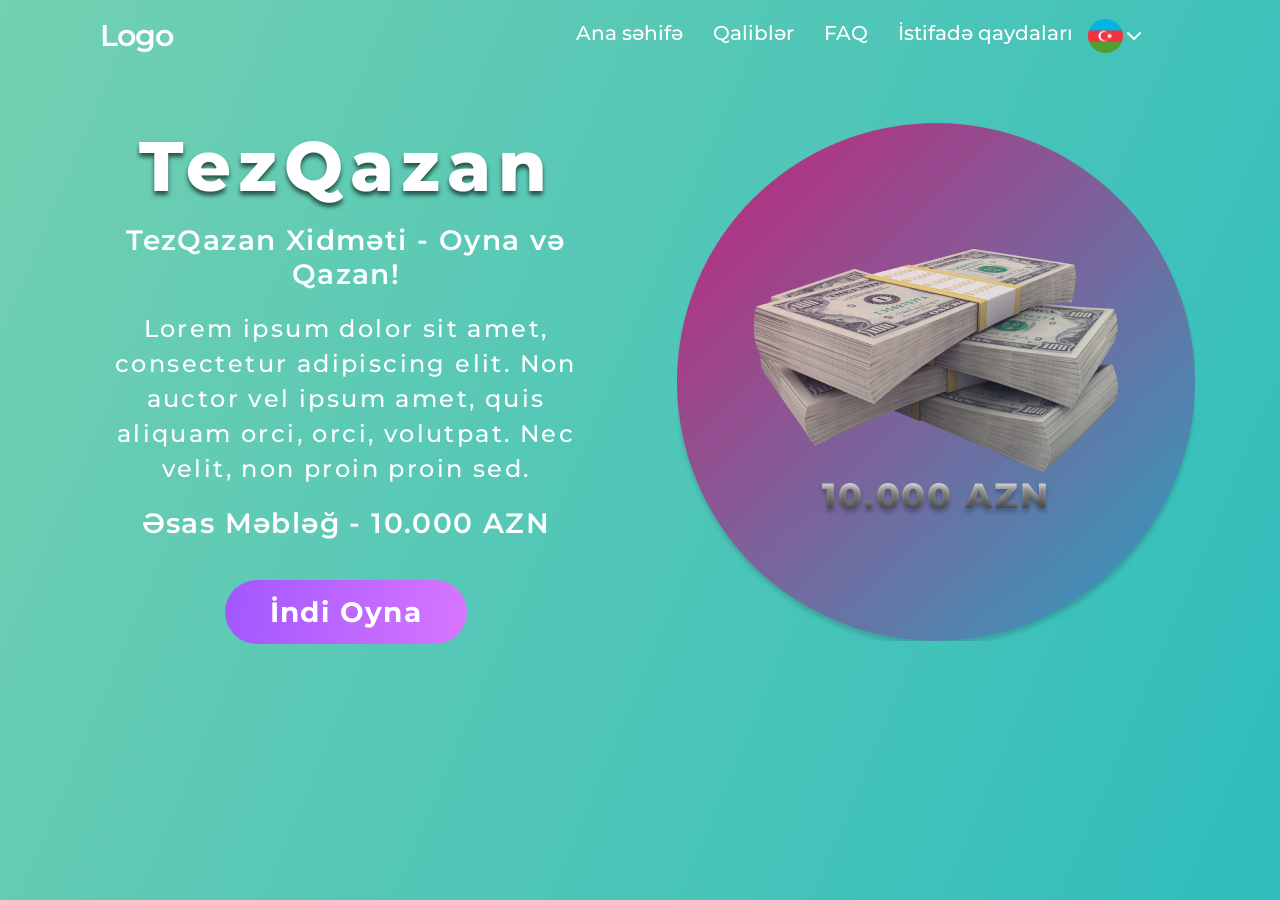
==== commit db942398: "bg" ====
--- a/index.html
+++ b/index.html
@@ -12,6 +12,7 @@
 </head>
 
 <body>
+    <div class="bg"></div>
     <header id="header">
         <nav>
             <div class="nav-mobil-items">
--- a/css/main.css
+++ b/css/main.css
@@ -163,16 +163,15 @@
   transform: rotate(180deg);
 }
 
-body {
-  background-image: url(../img/BG.jpg);
+.bg {
+  background: linear-gradient(112.87deg, #73D0B1 0%, #2FBDBD 100%);
   background-position: center;
   background-repeat: no-repeat;
-  background-size: cover;
-  background-attachment: fixed;
-  margin-bottom: 0;
-  padding-bottom: 0;
-  width: 100%;
-  height: 100%;
+  height: 100vh;
+  width: 100vw;
+  position: fixed;
+  top: 0;
+  z-index: -1;
 }
 
 #header-content {
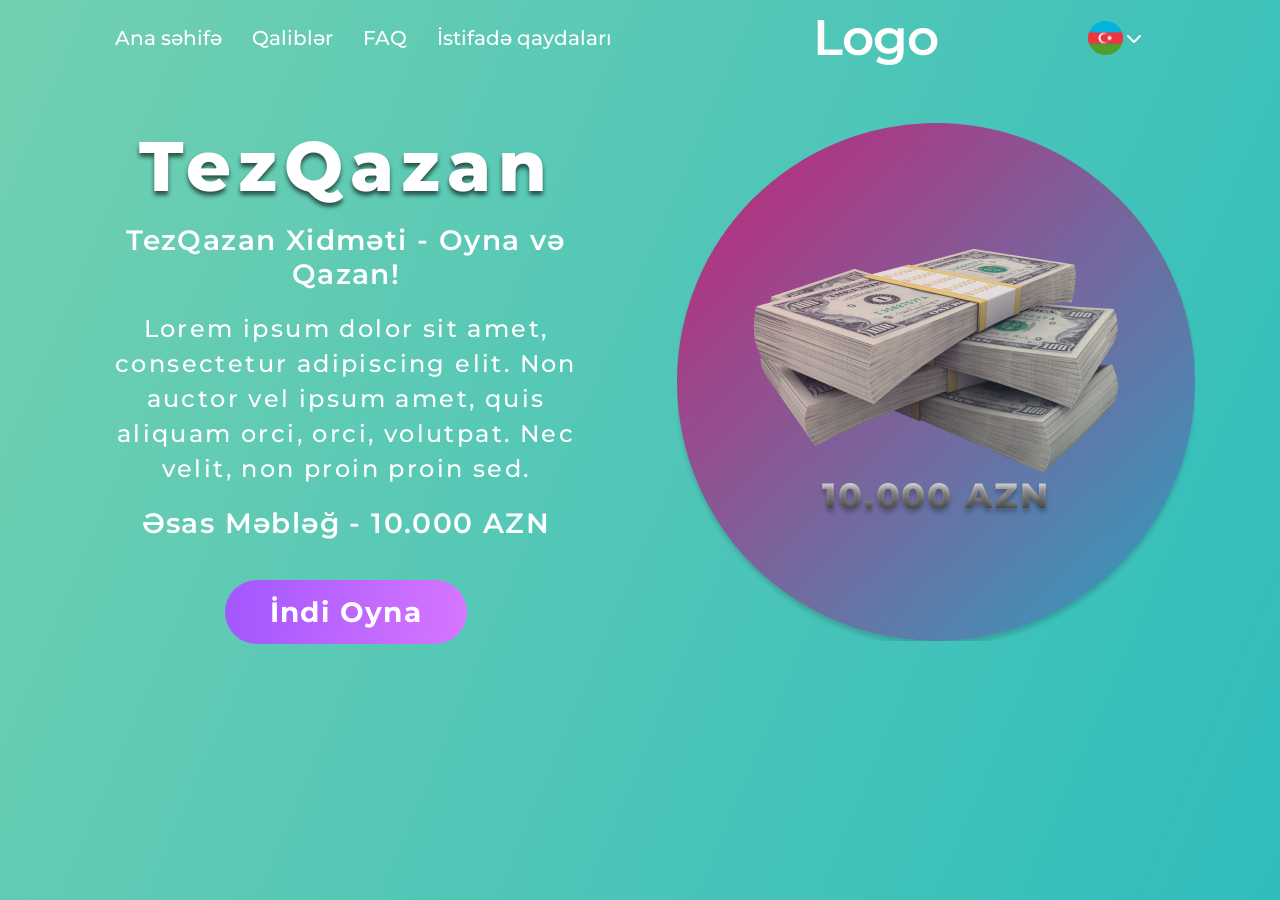
==== commit 1f2d8fd7: "son edit" ====
--- a/index.html
+++ b/index.html
@@ -15,18 +15,15 @@
     <div class="bg"></div>
     <header id="header">
         <nav>
-            <div class="nav-mobil-items">
-                <div class="logo"><a href="./index.html">Logo</a></div>
-                <div class="menu-icon"><span class="fas fa-bars"></span></div>
-                <div class="cancel-icon"><span class="fas fa-times"></span></div>
-            </div>
+
             <div class="menu-content">
                 <div class="nav-items">
                     <li><a href="#" class="home">Ana səhifə</a></li>
                     <li><a href="#" class="win">Qaliblər</a></li>
                     <li><a href="#" class="faq">FAQ</a></li>
                     <li><a href="#" class="IstifdeQ">İstifadə qaydaları</a></li>
-                    <div class="dropdown">
+
+                    <div class="dropdown down1">
                         <span class="az"><img src="./img/Ellipse 2.png" alt=""><i class="fa-solid fa-chevron-down dropbtn"></i></span>
                         <div id="myDropdown" class="dropdown-content">
                             <span class="rus"><img src="./img/Varlık 2.png" alt=""></span>
@@ -35,7 +32,19 @@
                 </div>
 
             </div>
-
+            <div class="nav-mobil-items">
+                <div class="lsks">
+                    <div class="logo"><a href="./index.html">Logo</a></div>
+                    <div class="dropdown down2">
+                        <span class="az"><img src="./img/Ellipse 2.png" alt=""><i class="fa-solid fa-chevron-down dropbtn dropbtn-2"></i></span>
+                        <div id="myDropdown" class="dropdown-content dropdown-content-2">
+                            <span class="rus"><img src="./img/Varlık 2.png" alt=""></span>
+                        </div>
+                    </div>
+                </div>
+                <div class="menu-icon"><span class="fas fa-bars"></span></div>
+                <div class="cancel-icon"><span class="fas fa-times"></span></div>
+            </div>
         </nav>
     </header>
     <main>
--- a/css/main.css
+++ b/css/main.css
@@ -5,6 +5,32 @@
   box-sizing: border-box;
   font-family: "Montserrat", sans-serif;
   scroll-behavior: smooth;
+}
+
+:root:-webkit-scrollbar-track {
+  -webkit-box-shadow: inset 0 0 6px rgba(0, 0, 0, 0.3);
+  border-radius: 10px;
+  background-color: #F5F5F5;
+}
+
+:root::-webkit-scrollbar {
+  width: 10px;
+  background-color: rgba(255, 255, 255, 0.2862745098);
+}
+
+:root::-webkit-scrollbar-thumb {
+  border-radius: 10px;
+  -webkit-box-shadow: inset 0 0 6px rgba(0, 0, 0, 0.3);
+  background-color: #2FBDBD;
+}
+
+.lsks {
+  display: flex;
+  align-items: center;
+  justify-content: space-between;
+}
+.lsks .logo {
+  margin-right: 150px;
 }
 
 ul {
@@ -100,8 +126,11 @@
 nav .nav-items li a:hover {
   color: #843ADE;
 }
+nav .nav-items li a.active {
+  color: #843ADE;
+}
 nav .logo a {
-  font-size: 30px;
+  font-size: 50px;
   font-weight: 600;
   letter-spacing: -1px;
   color: rgb(255, 255, 255);
@@ -161,6 +190,9 @@
 }
 nav .dropbtn.active {
   transform: rotate(180deg);
+}
+nav .down1 {
+  display: none;
 }
 
 .bg {
@@ -297,6 +329,20 @@
   height: 600px;
   overflow-y: scroll;
 }
+#qalib-siyahsi .scoll-table:-webkit-scrollbar-track {
+  -webkit-box-shadow: inset 0 0 6px rgba(0, 0, 0, 0.3);
+  border-radius: 10px;
+  background-color: #F5F5F5;
+}
+#qalib-siyahsi .scoll-table::-webkit-scrollbar {
+  width: 10px;
+  background-color: rgba(255, 255, 255, 0.2862745098);
+}
+#qalib-siyahsi .scoll-table::-webkit-scrollbar-thumb {
+  border-radius: 10px;
+  -webkit-box-shadow: inset 0 0 6px rgba(0, 0, 0, 0.3);
+  background-color: #2FBDBD;
+}
 #qalib-siyahsi table {
   width: 100%;
   background: linear-gradient(180deg, #1CA7AE 5%, rgba(28, 167, 174, 0.121) 100%);
@@ -421,6 +467,16 @@
 
 .form-nav {
   position: static;
+  width: 100%;
+  display: flex !important;
+  align-items: center !important;
+  justify-content: center !important;
+}
+.form-nav .logo {
+  width: 100%;
+  display: flex !important;
+  align-items: center !important;
+  justify-content: center !important;
 }
 
 #main2 {
@@ -538,6 +594,14 @@
     font-size: 11.9717px;
     line-height: 15px;
     letter-spacing: 0.05em;
+  }
+
+  .down1 {
+    display: inline-block !important;
+  }
+
+  .down2 {
+    display: none !important;
   }
 
   nav {
@@ -645,6 +709,9 @@
   #header-content #carouselExampleSlidesOnly .carousel-display img {
     max-width: 60%;
   }
+  #header-content #carouselExampleSlidesOnly .carousel-display p {
+    font-size: 25px;
+  }
 
   #qalib-siyahsi {
     margin-left: 0;
@@ -705,6 +772,9 @@
     font-size: 35px;
   }
 
+  #main2 {
+    margin-top: 50px;
+  }
   #main2 .card1 {
     width: 280px;
     height: 620px;
